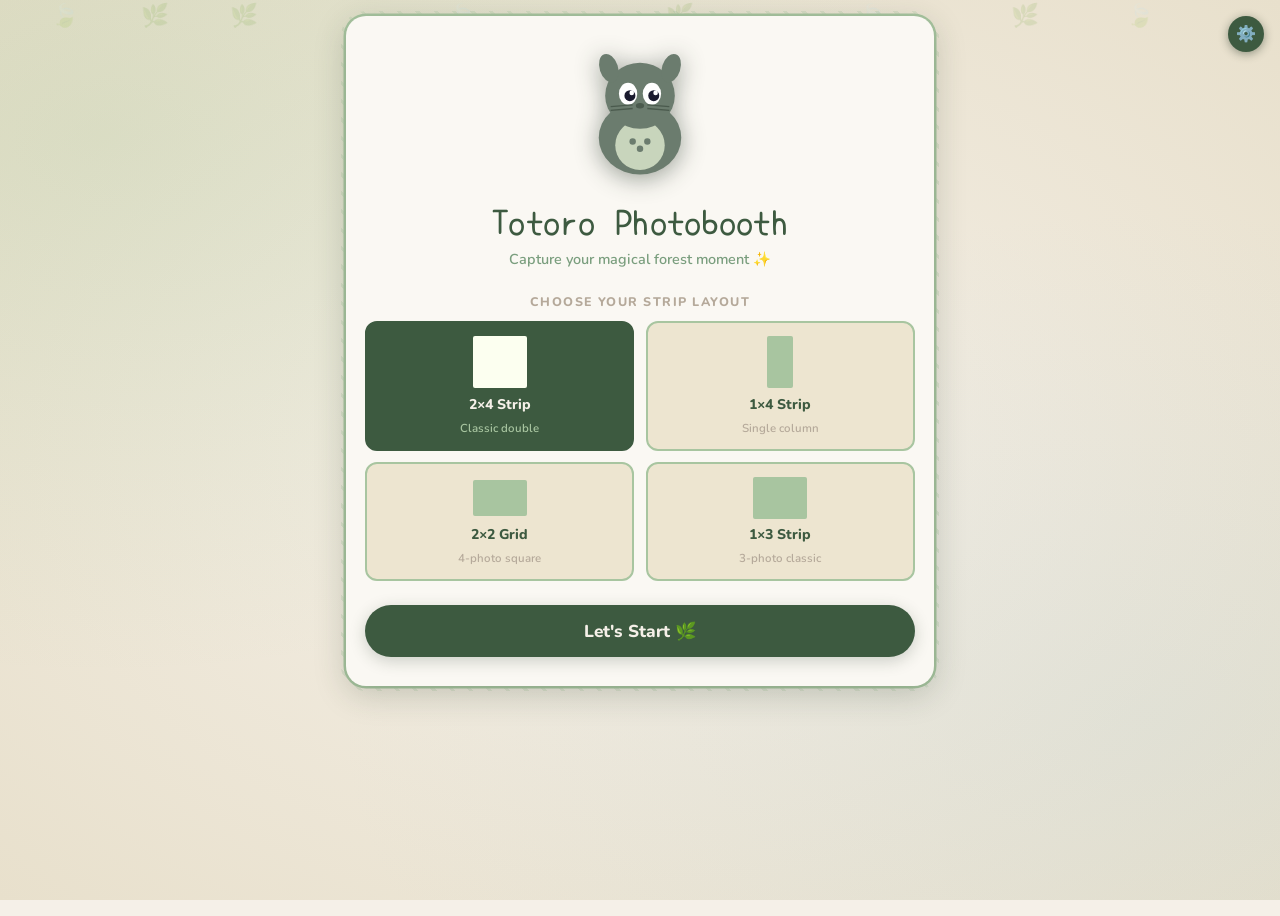
==== index.html @ 871eb8d7 "Add files via upload" ====
<!DOCTYPE html>
<html lang="en">
<head>
  <meta charset="UTF-8"/>
  <meta name="viewport" content="width=device-width, initial-scale=1.0"/>
  <title>Totoro Photobooth 🌿</title>
  <link rel="preconnect" href="https://fonts.googleapis.com"/>
  <link href="https://fonts.googleapis.com/css2?family=Cormorant+Garamond:ital,wght@0,400;0,600;1,400&family=Yomogi&family=Nunito:wght@400;600;700;800;900&display=swap" rel="stylesheet"/>
  <link rel="stylesheet" href="style.css"/>
</head>
<body>

<div class="leaves-bg" aria-hidden="true">
  <span class="leaf">🍃</span><span class="leaf">🌿</span><span class="leaf">🍃</span>
  <span class="leaf">🌿</span><span class="leaf">🍃</span><span class="leaf">🌿</span>
  <span class="leaf">🍃</span><span class="leaf">🌿</span>
</div>

<a href="admin.html" class="admin-link" title="Admin Panel">⚙️</a>

<div id="app">

  <!-- ═══ PHASE: WELCOME ═══ -->
  <div class="phase active" id="phase-welcome">
    <div class="welcome-card">
      <div class="totoro-hero">
        <svg viewBox="0 0 120 140" fill="none" xmlns="http://www.w3.org/2000/svg">
          <ellipse cx="60" cy="98" rx="45" ry="40" fill="#6b7c6e"/>
          <ellipse cx="60" cy="106" rx="27" ry="27" fill="#c8d5bc"/>
          <circle cx="52" cy="102" r="3.5" fill="#6b7c6e"/><circle cx="60" cy="110" r="3.5" fill="#6b7c6e"/><circle cx="68" cy="102" r="3.5" fill="#6b7c6e"/>
          <ellipse cx="60" cy="52" rx="38" ry="36" fill="#6b7c6e"/>
          <ellipse cx="26" cy="22" rx="10" ry="16" fill="#6b7c6e" transform="rotate(-18 26 22)"/>
          <ellipse cx="94" cy="22" rx="10" ry="16" fill="#6b7c6e" transform="rotate(18 94 22)"/>
          <ellipse cx="47" cy="50" rx="10" ry="12" fill="white"/><ellipse cx="73" cy="50" rx="10" ry="12" fill="white"/>
          <circle cx="49" cy="52" r="6" fill="#1a1a2e"/><circle cx="75" cy="52" r="6" fill="#1a1a2e"/>
          <circle cx="51" cy="49" r="2.5" fill="white"/><circle cx="77" cy="49" r="2.5" fill="white"/>
          <ellipse cx="60" cy="63" rx="4.5" ry="3" fill="#4a5a4d"/>
          <line x1="28" y1="64" x2="52" y2="62" stroke="#4a5a4d" stroke-width="1.5"/>
          <line x1="28" y1="68" x2="52" y2="66" stroke="#4a5a4d" stroke-width="1.5"/>
          <line x1="68" y1="62" x2="92" y2="64" stroke="#4a5a4d" stroke-width="1.5"/>
          <line x1="68" y1="66" x2="92" y2="68" stroke="#4a5a4d" stroke-width="1.5"/>
        </svg>
      </div>
      <h1 class="welcome-title">Totoro Photobooth</h1>
      <p class="welcome-sub">Capture your magical forest moment ✨</p>

      <div class="section-label">Choose your strip layout</div>
      <div class="layout-grid">
        <button class="layout-card active" data-layout="2x4" onclick="selectLayout(this,'2x4')">
          <div class="layout-preview lp-2x4"></div>
          <span>2×4 Strip</span><small>Classic double</small>
        </button>
        <button class="layout-card" data-layout="1x4" onclick="selectLayout(this,'1x4')">
          <div class="layout-preview lp-1x4"></div>
          <span>1×4 Strip</span><small>Single column</small>
        </button>
        <button class="layout-card" data-layout="2x2" onclick="selectLayout(this,'2x2')">
          <div class="layout-preview lp-2x2"></div>
          <span>2×2 Grid</span><small>4-photo square</small>
        </button>
        <button class="layout-card" data-layout="1x3" onclick="selectLayout(this,'1x3')">
          <div class="layout-preview lp-1x3"></div>
          <span>1×3 Strip</span><small>3-photo classic</small>
        </button>
      </div>

      <button class="btn-primary btn-xl" onclick="goPhase('camera-setup')">Let's Start 🌿</button>
    </div>
  </div>

  <!-- ═══ PHASE: CAMERA SETUP ═══ -->
  <div class="phase" id="phase-camera-setup">
    <div class="phase-card">
      <div class="phase-header">
        <button class="btn-back" onclick="goPhase('welcome')">← Back</button>
        <h2 class="phase-title">📷 Camera Setup</h2>
        <div class="phase-step">1 / 5</div>
      </div>

      <div class="setup-section">
        <div class="setup-label">Camera Source</div>
        <select id="cameraSelect" class="styled-select" onchange="onCameraChange()">
          <option value="">Detecting cameras…</option>
        </select>
      </div>

      <div class="setup-section">
        <div class="setup-label">Facing Mode</div>
        <div class="toggle-row">
          <button class="toggle-btn active" id="btnFront" onclick="setFacing('user',this)">🤳 Front / Selfie</button>
          <button class="toggle-btn" id="btnBack" onclick="setFacing('environment',this)">📷 Back / Rear</button>
        </div>
      </div>

      <div class="setup-viewfinder" id="setupViewfinder">
        <video id="setupVideo" autoplay playsinline muted></video>
        <div class="vf-corner tl"></div><div class="vf-corner tr"></div>
        <div class="vf-corner bl"></div><div class="vf-corner br"></div>
        <div class="vf-label">Live Preview</div>
      </div>

      <button class="btn-primary" onclick="goPhase('shoot')">Looks Good — Start Shooting 📸</button>
    </div>
  </div>

  <!-- ═══ PHASE: SHOOT ═══ -->
  <div class="phase" id="phase-shoot">
    <div class="phase-card phase-card--wide">
      <div class="phase-header">
        <button class="btn-back" onclick="goPhase('camera-setup')">← Back</button>
        <h2 class="phase-title">📸 Photo Session</h2>
        <div class="phase-step">2 / 5</div>
      </div>

      <div class="shoot-layout">
        <div class="shoot-left">
          <div class="viewfinder-main" id="mainViewfinder">
            <video id="shootVideo" autoplay playsinline muted></video>
            <canvas id="shootCanvas" style="display:none"></canvas>
            <div class="vf-corner tl"></div><div class="vf-corner tr"></div>
            <div class="vf-corner bl"></div><div class="vf-corner br"></div>
            <div class="flash-overlay" id="shootFlash"></div>
            <div class="countdown-bubble" id="shootCountdown"></div>
            <div class="seq-overlay">
              <div class="seq-dots-row" id="shootDots"></div>
              <span class="seq-lbl" id="shootSeqLbl"></span>
            </div>
            <div class="replay-pill" id="replayPill" style="display:none">▶ 3s replay</div>
          </div>
          <div class="shoot-controls">
            <button class="btn-secondary" id="retakeBtn" onclick="goPhase('retake')" style="display:none">🔁 Retake</button>
            <button class="btn-primary btn-shoot" id="shootBtn" onclick="startShootSession()"><span>📸</span> Start</button>
            <button class="btn-secondary" id="doneShootBtn" onclick="goPhase('filter')" style="display:none">Done →</button>
          </div>
          <p class="shoot-status" id="shootStatus">Press Start when ready!</p>
        </div>

        <div class="shoot-right">
          <div class="strip-preview-label">Strip Preview</div>
          <div class="strip-mini-wrap" id="stripMiniWrap"></div>
        </div>
      </div>
    </div>
  </div>

  <!-- ═══ PHASE: RETAKE ═══ -->
  <div class="phase" id="phase-retake">
    <div class="phase-card">
      <div class="phase-header">
        <button class="btn-back" onclick="goPhase('shoot')">← Back</button>
        <h2 class="phase-title">🔁 Retake a Photo</h2>
        <div class="phase-step">2b</div>
      </div>
      <p class="retake-hint">Tap a photo slot to retake it</p>
      <div class="retake-grid" id="retakeGrid"></div>
      <button class="btn-primary" onclick="goPhase('filter')" style="margin-top:1rem">Continue with these →</button>
    </div>
  </div>

  <!-- ═══ PHASE: FILTER ═══ -->
  <div class="phase" id="phase-filter">
    <div class="phase-card">
      <div class="phase-header">
        <button class="btn-back" onclick="goPhase('shoot')">← Back</button>
        <h2 class="phase-title">🎨 Choose a Filter</h2>
        <div class="phase-step">3 / 5</div>
      </div>

      <div class="filter-strip-preview" id="filterStripPreview">
        <canvas id="filterCanvas"></canvas>
      </div>

      <div class="filter-scroll">
        <button class="filter-pill active" data-filter="none"     onclick="previewFilter('none',this)">🌿 Natural</button>
        <button class="filter-pill"        data-filter="sepia"    onclick="previewFilter('sepia',this)">🍂 Vintage</button>
        <button class="filter-pill"        data-filter="bw"       onclick="previewFilter('bw',this)">🌫 B&W</button>
        <button class="filter-pill"        data-filter="warm"     onclick="previewFilter('warm',this)">🌅 Warm</button>
        <button class="filter-pill"        data-filter="cool"     onclick="previewFilter('cool',this)">❄️ Cool</button>
        <button class="filter-pill"        data-filter="dramatic" onclick="previewFilter('dramatic',this)">🎭 Drama</button>
        <button class="filter-pill"        data-filter="fade"     onclick="previewFilter('fade',this)">🌸 Fade</button>
      </div>

      <button class="btn-primary" onclick="applyFilterAndNext()">Apply & Preview Strip →</button>
    </div>
  </div>

  <!-- ═══ PHASE: FINALIZE ═══ -->
  <div class="phase" id="phase-finalize">
    <div class="phase-card">
      <div class="phase-header">
        <button class="btn-back" onclick="goPhase('filter')">← Back</button>
        <h2 class="phase-title">✨ Your Strip</h2>
        <div class="phase-step">4 / 5</div>
      </div>

      <div class="finalize-strips" id="finalizeStrips"></div>
      <canvas id="finalCanvas" style="display:none"></canvas>

      <div class="finalize-actions">
        <button class="btn-secondary" onclick="goPhase('retake')">🔁 Retake a Shot</button>
        <button class="btn-download" onclick="downloadFinalStrip()">⬇️ Download</button>
      </div>

      <button class="btn-primary" style="margin-top:.8rem" onclick="goPhase('email')">Send to Email 📧</button>
    </div>
  </div>

  <!-- ═══ PHASE: EMAIL ═══ -->
  <div class="phase" id="phase-email">
    <div class="phase-card">
      <div class="phase-header">
        <button class="btn-back" onclick="goPhase('finalize')">← Back</button>
        <h2 class="phase-title">📧 Send Your Memories</h2>
        <div class="phase-step">5 / 5</div>
      </div>

      <div class="email-thumb-row" id="emailThumbRow"></div>

      <div class="form-group">
        <label class="form-label">Your Email Address</label>
        <input type="email" id="emailInput" class="styled-input" placeholder="you@example.com"/>
      </div>
      <div class="form-group">
        <label class="form-label">What to include</label>
        <div class="check-row">
          <label class="check-item"><input type="checkbox" id="inclPhoto" checked/> 📸 Photo Strip</label>
          <label class="check-item"><input type="checkbox" id="inclVideo" checked/> 🎥 Video Clips</label>
        </div>
      </div>

      <div class="email-status-box" id="emailStatusBox" style="display:none"></div>

      <button class="btn-primary" id="sendEmailBtn" onclick="sendEmail()">Send ✉️</button>
      <button class="btn-ghost-center" onclick="goPhase('done')">Skip → Finish</button>
    </div>
  </div>

  <!-- ═══ PHASE: DONE ═══ -->
  <div class="phase" id="phase-done">
    <div class="done-card">
      <div class="done-anim">🌿</div>
      <h2 class="done-title">See you next time!</h2>
      <p class="done-sub">Your magical moment is saved ✨</p>
      <div class="done-strips" id="doneStrips"></div>
      <div class="done-actions">
        <button class="btn-download" onclick="downloadFinalStrip()">⬇️ Download Strip</button>
      </div>
      <button class="btn-primary" style="margin-top:1rem" onclick="restartBooth()">🌿 New Session</button>
    </div>
  </div>

</div><!-- #app -->

<!-- ░░ RETAKE MODAL ░░ -->
<div class="modal-overlay" id="retakeModal">
  <div class="modal-box">
    <button class="modal-close" onclick="closeRetakeModal()">✕</button>
    <h3 class="modal-title">📸 Retake Photo <span id="retakePhotoNum"></span></h3>
    <div class="modal-viewfinder">
      <video id="retakeVideo" autoplay playsinline muted></video>
      <div class="vf-corner tl"></div><div class="vf-corner tr"></div>
      <div class="vf-corner bl"></div><div class="vf-corner br"></div>
      <div class="countdown-bubble" id="retakeCountdown"></div>
      <div class="flash-overlay" id="retakeFlash"></div>
    </div>
    <div class="modal-actions">
      <button class="btn-primary" onclick="triggerRetakeCountdown()">📸 Capture (3s timer)</button>
    </div>
  </div>
</div>

<script src="config.js"></script>
<script src="strip-renderer.js"></script>
<script src="app.js"></script>
</body>
</html>
---- style.css ----
/* =====================================================
   TOTORO PHOTOBOOTH v3 — style.css
   ===================================================== */
:root {
  --forest:      #3d5a40;
  --forest-mid:  #4e7153;
  --forest-dark: #2a3f2c;
  --sage:        #7a9e7e;
  --sage-light:  #a8c5a0;
  --sage-pale:   #d4e8d0;
  --cream:       #f5f0e8;
  --parchment:   #ede5d0;
  --warm-white:  #faf8f3;
  --totoro-gray: #6b7c6e;
  --belly:       #c8d5bc;
  --accent:      #c1773b;
  --accent-lt:   #e8a96a;
  --dust:        #b5a99a;
  --shadow:      rgba(40,60,42,.22);
  --shadow-deep: rgba(20,35,22,.42);
  --radius:      20px;
  --radius-sm:   12px;
  --strip-green: #4e6e50;
}
*,*::before,*::after { box-sizing:border-box; margin:0; padding:0; }
html { scroll-behavior:smooth; }
body {
  font-family:'Nunito',sans-serif;
  background:var(--cream);
  color:var(--forest-dark);
  min-height:100vh;
  overflow-x:hidden;
}
body::before {
  content:''; position:fixed; inset:0; z-index:-2;
  background:
    radial-gradient(ellipse at 8% 15%,rgba(120,180,110,.15) 0%,transparent 50%),
    radial-gradient(ellipse at 90% 80%,rgba(174,205,217,.18) 0%,transparent 50%),
    radial-gradient(ellipse at 50% 50%,#f5f0e8 0%,#e8e0cc 100%);
}

/* ── LEAVES ── */
.leaves-bg { position:fixed;inset:0;pointer-events:none;z-index:-1;overflow:hidden; }
.leaf { position:absolute;font-size:clamp(.9rem,3vw,1.4rem);opacity:.13;animation:floatLeaf linear infinite; }
.leaf:nth-child(1){left:4%;animation-duration:20s;animation-delay:0s}
.leaf:nth-child(2){left:18%;animation-duration:24s;animation-delay:4s}
.leaf:nth-child(3){left:35%;animation-duration:17s;animation-delay:7s}
.leaf:nth-child(4){left:52%;animation-duration:26s;animation-delay:2s}
.leaf:nth-child(5){left:67%;animation-duration:21s;animation-delay:9s}
.leaf:nth-child(6){left:79%;animation-duration:15s;animation-delay:3s}
.leaf:nth-child(7){left:88%;animation-duration:23s;animation-delay:12s}
.leaf:nth-child(8){left:11%;animation-duration:19s;animation-delay:5s}
@keyframes floatLeaf{0%{transform:translateY(-5%) rotate(0);opacity:0}8%{opacity:.13}92%{opacity:.13}100%{transform:translateY(108vh) rotate(400deg);opacity:0}}

/* ── ADMIN LINK ── */
.admin-link {
  position:fixed;top:1rem;right:1rem;z-index:100;
  background:var(--forest);color:var(--cream);
  width:36px;height:36px;border-radius:50%;
  display:flex;align-items:center;justify-content:center;
  text-decoration:none;font-size:1rem;
  box-shadow:0 2px 10px var(--shadow-deep);
  transition:transform .2s;
}
.admin-link:hover{transform:scale(1.12) rotate(20deg)}

/* ── APP WRAPPER ── */
#app { max-width:620px;margin:0 auto;padding:0 1rem 4rem; }

/* ── PHASES ── */
.phase { display:none;animation:fadeUp .3s ease; }
.phase.active { display:block; }
@keyframes fadeUp{from{opacity:0;transform:translateY(12px)}to{opacity:1;transform:translateY(0)}}

/* ═══════════════════════════════════════
   WELCOME
═══════════════════════════════════════ */
.welcome-card {
  background:var(--warm-white);
  border-radius:var(--radius);
  padding:2rem 1.2rem 1.8rem;
  box-shadow:0 8px 32px var(--shadow),0 0 0 2.5px var(--sage-light);
  text-align:center;
  margin-top:1rem;
  position:relative;
}
.welcome-card::before {
  content:'';position:absolute;inset:-5px;border-radius:25px;
  background:repeating-linear-gradient(45deg,var(--sage-light) 0,var(--sage-light) 3px,transparent 3px,transparent 13px);
  z-index:-1;opacity:.28;
}
.totoro-hero { margin-bottom:1rem; }
.totoro-hero svg { width:110px;height:auto;filter:drop-shadow(0 4px 12px var(--shadow-deep)); }
.welcome-title {
  font-family:'Yomogi',cursive;
  font-size:2rem;color:var(--forest);letter-spacing:.04em;margin-bottom:.3rem;
}
.welcome-sub { font-size:.9rem;color:var(--sage);font-weight:600;margin-bottom:1.5rem; }
.section-label { font-size:.78rem;font-weight:800;color:var(--dust);letter-spacing:.12em;text-transform:uppercase;margin-bottom:.7rem; }

/* Layout grid */
.layout-grid { display:grid;grid-template-columns:repeat(2,1fr);gap:.7rem;margin-bottom:1.5rem; }
.layout-card {
  background:var(--parchment);border:2.5px solid var(--sage-light);
  border-radius:var(--radius-sm);padding:.8rem .6rem;
  cursor:pointer;transition:all .2s;display:flex;flex-direction:column;align-items:center;gap:.4rem;
  font-family:'Nunito',sans-serif;
}
.layout-card span { font-size:.88rem;font-weight:800;color:var(--forest); }
.layout-card small { font-size:.72rem;color:var(--dust);font-weight:600; }
.layout-card.active,.layout-card:hover { background:var(--forest);border-color:var(--forest); }
.layout-card.active span,.layout-card:hover span { color:var(--cream); }
.layout-card.active small,.layout-card:hover small { color:var(--sage-light); }

/* Layout previews */
.layout-preview { display:grid;gap:3px;width:56px;height:52px; }
.layout-preview span,.layout-preview::before,.layout-preview::after,
.lp-2x4,.lp-1x4,.lp-1x3,.lp-2x2 { background:var(--sage-light);border-radius:2px; }
.lp-2x4 { display:grid;grid-template-columns:1fr 1fr;grid-template-rows:repeat(4,1fr);gap:2px;width:54px;height:52px; }
.lp-2x4::before,.lp-2x4::after { display:none; }
.lp-1x4 { display:grid;grid-template-columns:1fr;grid-template-rows:repeat(4,1fr);gap:2px;width:26px;height:52px;margin:0 auto; }
.lp-2x2 { display:grid;grid-template-columns:1fr 1fr;grid-template-rows:1fr 1fr;gap:2px;width:54px;height:36px;margin:auto; }
.lp-1x3 { display:grid;grid-template-columns:1fr 1fr;grid-template-rows:repeat(3,1fr);gap:2px;width:54px;height:42px; }
.layout-card.active .layout-preview,
.layout-card:hover  .layout-preview { filter:brightness(1.5); }

/* ═══════════════════════════════════════
   PHASE CARD (generic)
═══════════════════════════════════════ */
.phase-card {
  background:var(--warm-white);
  border-radius:var(--radius);
  padding:1.2rem;
  box-shadow:0 8px 32px var(--shadow),0 0 0 2.5px var(--sage-light);
  margin-top:1rem;
  position:relative;
}
.phase-card::before {
  content:'';position:absolute;inset:-5px;border-radius:25px;
  background:repeating-linear-gradient(45deg,var(--sage-light) 0,var(--sage-light) 3px,transparent 3px,transparent 13px);
  z-index:-1;opacity:.25;
}
.phase-card--wide { max-width:100%; }
.phase-header {
  display:flex;align-items:center;justify-content:space-between;margin-bottom:1rem;
  padding-bottom:.7rem;border-bottom:2px solid var(--sage-pale);
}
.phase-title { font-family:'Yomogi',cursive;font-size:1.15rem;color:var(--forest); }
.phase-step  { font-size:.75rem;font-weight:700;color:var(--dust);letter-spacing:.08em; }

/* ═══════════════════════════════════════
   CAMERA SETUP
═══════════════════════════════════════ */
.setup-section { margin-bottom:1rem; }
.setup-label   { font-size:.78rem;font-weight:800;color:var(--dust);letter-spacing:.1em;text-transform:uppercase;margin-bottom:.45rem; }
.styled-select {
  width:100%;padding:.65rem .9rem;
  border:2px solid var(--sage-light);border-radius:var(--radius-sm);
  background:var(--cream);color:var(--forest-dark);
  font-family:'Nunito',sans-serif;font-size:.9rem;font-weight:600;
  appearance:none;cursor:pointer;
  background-image:url("data:image/svg+xml,%3Csvg xmlns='http://www.w3.org/2000/svg' viewBox='0 0 10 6'%3E%3Cpath d='M0 0l5 6 5-6z' fill='%237a9e7e'/%3E%3C/svg%3E");
  background-repeat:no-repeat;background-position:right .8rem center;background-size:10px;
}
.toggle-row { display:flex;gap:.5rem; }
.toggle-btn {
  flex:1;padding:.55rem .8rem;border:2px solid var(--sage-light);
  background:var(--cream);border-radius:60px;
  font-family:'Nunito',sans-serif;font-size:.85rem;font-weight:700;
  color:var(--forest);cursor:pointer;transition:all .18s;
}
.toggle-btn.active,.toggle-btn:hover { background:var(--forest);border-color:var(--forest);color:var(--cream); }

/* Setup viewfinder */
.setup-viewfinder {
  position:relative;width:100%;aspect-ratio:4/3;
  background:#0e1c0f;border-radius:var(--radius-sm);
  overflow:hidden;margin:.9rem 0;
}
.setup-viewfinder video { position:absolute;inset:0;width:100%;height:100%;object-fit:cover; }

/* ═══════════════════════════════════════
   SHOOT
═══════════════════════════════════════ */
.shoot-layout { display:flex;gap:1rem;align-items:flex-start;flex-wrap:wrap; }
.shoot-left   { flex:1;min-width:260px; }
.shoot-right  { flex:0 0 140px;min-width:120px; }

.viewfinder-main {
  position:relative;width:100%;aspect-ratio:4/3;
  background:#0e1c0f;border-radius:var(--radius-sm);
  overflow:hidden;margin-bottom:.8rem;
}
.viewfinder-main video { position:absolute;inset:0;width:100%;height:100%;object-fit:cover; }

/* VF corners */
.vf-corner { position:absolute;width:18px;height:18px;border-color:var(--accent-lt);border-style:solid;z-index:8; }
.vf-corner.tl { top:7px;left:7px;border-width:3px 0 0 3px;border-radius:3px 0 0 0; }
.vf-corner.tr { top:7px;right:7px;border-width:3px 3px 0 0;border-radius:0 3px 0 0; }
.vf-corner.bl { bottom:7px;left:7px;border-width:0 0 3px 3px;border-radius:0 0 0 3px; }
.vf-corner.br { bottom:7px;right:7px;border-width:0 3px 3px 0;border-radius:0 0 3px 0; }
.vf-label {
  position:absolute;top:8px;left:50%;transform:translateX(-50%);
  background:rgba(0,0,0,.45);color:rgba(255,255,255,.8);
  font-size:.68rem;font-weight:700;padding:2px 10px;border-radius:20px;letter-spacing:.1em;z-index:9;
}

/* Flash */
.flash-overlay { position:absolute;inset:0;background:white;opacity:0;pointer-events:none;z-index:20; }
.flash-overlay.flash { animation:doFlash .45s ease; }
@keyframes doFlash{0%{opacity:0}15%{opacity:.95}100%{opacity:0}}

/* Countdown bubble */
.countdown-bubble {
  position:absolute;inset:0;display:flex;align-items:center;justify-content:center;
  font-family:'Yomogi',cursive;font-size:5rem;font-weight:700;
  color:#fff;text-shadow:0 4px 20px rgba(0,0,0,.7);
  z-index:15;pointer-events:none;opacity:0;transition:opacity .15s;
}
.countdown-bubble.visible { opacity:1; }

/* Seq overlay */
.seq-overlay {
  position:absolute;bottom:0;left:0;right:0;
  background:linear-gradient(to top,rgba(0,0,0,.65) 0%,transparent 100%);
  padding:18px 12px 8px;
  display:flex;align-items:center;justify-content:center;gap:10px;z-index:10;
}
.seq-dots-row { display:flex;gap:7px; }
.seq-dot {
  width:9px;height:9px;border-radius:50%;
  background:rgba(255,255,255,.3);border:2px solid rgba(255,255,255,.5);
  transition:all .22s;
}
.seq-dot.done   { background:var(--accent-lt);border-color:var(--accent-lt); }
.seq-dot.active { background:white;border-color:white;transform:scale(1.35);box-shadow:0 0 8px rgba(255,255,255,.8); }
.seq-lbl { color:rgba(255,255,255,.8);font-size:.75rem;font-weight:700;letter-spacing:.08em; }
.replay-pill {
  position:absolute;top:10px;left:10px;
  background:rgba(78,113,83,.85);color:white;
  font-size:.7rem;font-weight:800;letter-spacing:.1em;
  padding:3px 10px;border-radius:20px;z-index:12;
}

/* Strip mini */
.strip-preview-label { font-size:.72rem;font-weight:800;color:var(--dust);letter-spacing:.1em;text-transform:uppercase;margin-bottom:.4rem; }
.strip-mini-wrap canvas { width:100%;height:auto;border-radius:8px;box-shadow:0 4px 16px var(--shadow); }

/* Shoot controls */
.shoot-controls {
  display:flex;gap:.55rem;justify-content:center;align-items:center;flex-wrap:wrap;
  margin-top:.6rem;
}
.shoot-status { text-align:center;font-size:.82rem;font-weight:600;color:var(--sage);margin-top:.5rem;min-height:1.1em; }
.btn-shoot { font-size:1rem;padding:.7rem 1.6rem; }

/* ═══════════════════════════════════════
   RETAKE GRID
═══════════════════════════════════════ */
.retake-hint { font-size:.85rem;color:var(--sage);font-weight:600;margin-bottom:.7rem; }
.retake-grid { display:grid;grid-template-columns:repeat(2,1fr);gap:.6rem; }
.retake-cell {
  aspect-ratio:4/3;border-radius:var(--radius-sm);overflow:hidden;
  position:relative;cursor:pointer;border:2.5px solid var(--sage-light);
  display:flex;align-items:center;justify-content:center;
  transition:transform .18s,box-shadow .18s;
  background:#2a3f2c;
}
.retake-cell:hover { transform:scale(1.03);box-shadow:0 6px 20px var(--shadow-deep);border-color:var(--accent); }
.retake-cell img { width:100%;height:100%;object-fit:cover;display:block; }
.retake-cell-badge {
  position:absolute;inset:0;background:rgba(20,35,22,.5);
  color:white;font-size:.8rem;font-weight:700;
  display:flex;align-items:center;justify-content:center;
  opacity:0;transition:opacity .18s;
}
.retake-cell:hover .retake-cell-badge { opacity:1; }

/* ═══════════════════════════════════════
   FILTER
═══════════════════════════════════════ */
.filter-strip-preview { margin-bottom:.9rem; }
.filter-strip-preview canvas { width:100%;height:auto;border-radius:10px;box-shadow:0 6px 24px var(--shadow-deep); }
.filter-scroll { display:flex;gap:.4rem;overflow-x:auto;padding-bottom:.4rem;margin-bottom:1rem;scrollbar-width:thin; }
.filter-pill {
  white-space:nowrap;padding:.35rem .85rem;
  border:2px solid var(--sage-light);background:var(--cream);
  border-radius:60px;font-family:'Nunito',sans-serif;font-size:.8rem;font-weight:700;
  color:var(--forest);cursor:pointer;transition:all .18s;flex-shrink:0;
}
.filter-pill.active,.filter-pill:hover { background:var(--forest);border-color:var(--forest);color:var(--cream); }

/* ═══════════════════════════════════════
   FINALIZE
═══════════════════════════════════════ */
.finalize-strips { display:flex;justify-content:center;margin-bottom:1rem; }
.finalize-actions { display:flex;gap:.6rem;justify-content:center;flex-wrap:wrap; }

/* ═══════════════════════════════════════
   EMAIL
═══════════════════════════════════════ */
.email-thumb-row { display:flex;justify-content:center;margin-bottom:1.2rem; }
.email-thumb-row canvas { width:120px;height:auto;border-radius:8px;box-shadow:0 4px 16px var(--shadow); }
.form-group { margin-bottom:.9rem; }
.form-label { display:block;font-size:.78rem;font-weight:800;color:var(--dust);letter-spacing:.1em;text-transform:uppercase;margin-bottom:.4rem; }
.styled-input {
  width:100%;padding:.65rem .9rem;border:2px solid var(--sage-light);border-radius:var(--radius-sm);
  background:var(--cream);color:var(--forest-dark);font-family:'Nunito',sans-serif;font-size:.9rem;font-weight:600;
  outline:none;transition:border-color .18s;
}
.styled-input:focus { border-color:var(--forest); }
.check-row { display:flex;gap:1rem;flex-wrap:wrap; }
.check-item { display:flex;align-items:center;gap:.4rem;font-size:.88rem;font-weight:600;cursor:pointer; }
.check-item input { accent-color:var(--forest);width:16px;height:16px; }
.email-status-box {
  padding:.7rem 1rem;border-radius:var(--radius-sm);font-size:.85rem;font-weight:700;
  margin-bottom:.8rem;
}
.status-info    { background:#d4e8d0;color:#2a3f2c; }
.status-success { background:#b8ddb8;color:#1a3a1c; }
.status-warn    { background:#fdecc8;color:#7a4e1c; }
.status-error   { background:#fad4d4;color:#7a1c1c; }

/* ═══════════════════════════════════════
   DONE
═══════════════════════════════════════ */
.done-card {
  background:var(--warm-white);border-radius:var(--radius);padding:2.5rem 1.2rem 2rem;
  box-shadow:0 8px 32px var(--shadow),0 0 0 2.5px var(--sage-light);
  text-align:center;margin-top:1.5rem;
}
.done-anim { font-size:4rem;animation:pulse 2s infinite ease-in-out;margin-bottom:.8rem; }
@keyframes pulse{0%,100%{transform:scale(1)}50%{transform:scale(1.18)}}
.done-title { font-family:'Yomogi',cursive;font-size:2rem;color:var(--forest);margin-bottom:.4rem; }
.done-sub   { color:var(--sage);font-weight:600;margin-bottom:1rem; }
.done-actions { display:flex;justify-content:center;gap:.6rem;margin-top:.6rem; }

/* ═══════════════════════════════════════
   MODAL (retake)
═══════════════════════════════════════ */
.modal-overlay {
  display:none;position:fixed;inset:0;
  background:rgba(15,25,16,.88);z-index:1000;
  align-items:center;justify-content:center;padding:1rem;
  backdrop-filter:blur(5px);
}
.modal-overlay.open { display:flex;animation:fadeUp .2s ease; }
.modal-box {
  background:var(--warm-white);border-radius:var(--radius);
  padding:1.2rem;max-width:420px;width:100%;
  box-shadow:0 20px 60px rgba(0,0,0,.5);position:relative;
}
.modal-close {
  position:absolute;top:-12px;right:-12px;
  width:30px;height:30px;background:var(--accent);color:white;
  border:none;border-radius:50%;font-size:.82rem;cursor:pointer;
  font-weight:800;box-shadow:0 3px 10px rgba(0,0,0,.3);
}
.modal-title { font-family:'Yomogi',cursive;font-size:1.05rem;color:var(--forest);margin-bottom:.8rem; }
.modal-viewfinder {
  position:relative;width:100%;aspect-ratio:4/3;
  background:#0e1c0f;border-radius:var(--radius-sm);overflow:hidden;
  margin-bottom:.8rem;
}
.modal-viewfinder video { position:absolute;inset:0;width:100%;height:100%;object-fit:cover; }
.modal-actions { display:flex;justify-content:center; }

/* ═══════════════════════════════════════
   BUTTONS
═══════════════════════════════════════ */
.btn-primary {
  display:flex;align-items:center;justify-content:center;gap:.4rem;width:100%;
  background:var(--forest);color:var(--cream);border:none;
  padding:.72rem 1.5rem;border-radius:60px;
  font-family:'Nunito',sans-serif;font-size:.98rem;font-weight:800;
  cursor:pointer;box-shadow:0 4px 16px var(--shadow);transition:all .2s;
  margin-top:.8rem;
}
.btn-primary:hover { background:var(--forest-mid);transform:translateY(-2px); }
.btn-primary:active { transform:translateY(0); }
.btn-primary:disabled { opacity:.5;cursor:not-allowed;transform:none; }
.btn-xl { padding:.9rem 2rem;font-size:1.08rem;margin-top:1.2rem; }

.btn-secondary {
  background:var(--parchment);color:var(--forest);
  border:2px solid var(--sage-light);padding:.6rem 1rem;
  border-radius:60px;font-family:'Nunito',sans-serif;
  font-size:.85rem;font-weight:700;cursor:pointer;transition:all .18s;
}
.btn-secondary:hover { background:var(--belly);border-color:var(--sage); }
.btn-secondary:disabled { opacity:.45;cursor:not-allowed; }

.btn-download {
  background:var(--accent);color:white;border:none;
  padding:.65rem 1.4rem;border-radius:60px;
  font-family:'Nunito',sans-serif;font-size:.9rem;font-weight:800;
  cursor:pointer;box-shadow:0 4px 14px rgba(193,119,59,.35);transition:all .2s;
}
.btn-download:hover { background:var(--accent-lt);transform:translateY(-1px); }

.btn-back {
  background:transparent;border:none;
  font-family:'Nunito',sans-serif;font-size:.85rem;font-weight:700;
  color:var(--sage);cursor:pointer;padding:.3rem .4rem;transition:color .18s;
}
.btn-back:hover { color:var(--forest); }

.btn-ghost-center {
  display:block;width:100%;text-align:center;
  background:transparent;border:none;
  font-family:'Nunito',sans-serif;font-size:.82rem;font-weight:700;
  color:var(--dust);cursor:pointer;padding:.5rem;margin-top:.4rem;
  transition:color .18s;
}
.btn-ghost-center:hover { color:var(--forest); }
.btn-ghost { background:transparent;border:none;color:var(--dust);cursor:pointer;font-family:'Nunito',sans-serif;font-size:.82rem;font-weight:700;padding:.3rem .5rem;transition:color .18s; }
.btn-ghost:hover { color:#b05050; }
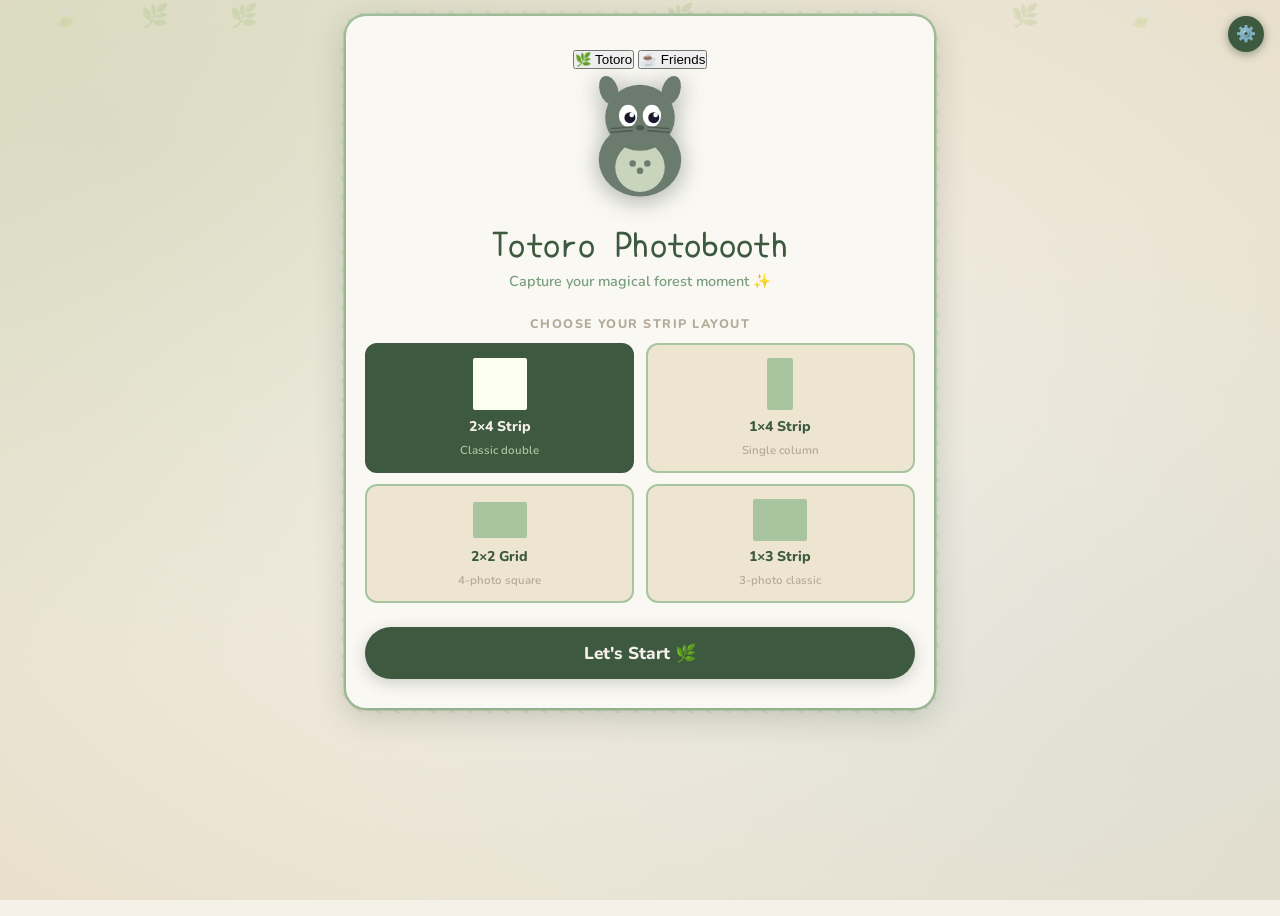
==== commit 0b766c87: "Update index.html" ====
--- a/index.html
+++ b/index.html
@@ -23,26 +23,18 @@
   <!-- ═══ PHASE: WELCOME ═══ -->
   <div class="phase active" id="phase-welcome">
     <div class="welcome-card">
-      <div class="totoro-hero">
-        <svg viewBox="0 0 120 140" fill="none" xmlns="http://www.w3.org/2000/svg">
-          <ellipse cx="60" cy="98" rx="45" ry="40" fill="#6b7c6e"/>
-          <ellipse cx="60" cy="106" rx="27" ry="27" fill="#c8d5bc"/>
-          <circle cx="52" cy="102" r="3.5" fill="#6b7c6e"/><circle cx="60" cy="110" r="3.5" fill="#6b7c6e"/><circle cx="68" cy="102" r="3.5" fill="#6b7c6e"/>
-          <ellipse cx="60" cy="52" rx="38" ry="36" fill="#6b7c6e"/>
-          <ellipse cx="26" cy="22" rx="10" ry="16" fill="#6b7c6e" transform="rotate(-18 26 22)"/>
-          <ellipse cx="94" cy="22" rx="10" ry="16" fill="#6b7c6e" transform="rotate(18 94 22)"/>
-          <ellipse cx="47" cy="50" rx="10" ry="12" fill="white"/><ellipse cx="73" cy="50" rx="10" ry="12" fill="white"/>
-          <circle cx="49" cy="52" r="6" fill="#1a1a2e"/><circle cx="75" cy="52" r="6" fill="#1a1a2e"/>
-          <circle cx="51" cy="49" r="2.5" fill="white"/><circle cx="77" cy="49" r="2.5" fill="white"/>
-          <ellipse cx="60" cy="63" rx="4.5" ry="3" fill="#4a5a4d"/>
-          <line x1="28" y1="64" x2="52" y2="62" stroke="#4a5a4d" stroke-width="1.5"/>
-          <line x1="28" y1="68" x2="52" y2="66" stroke="#4a5a4d" stroke-width="1.5"/>
-          <line x1="68" y1="62" x2="92" y2="64" stroke="#4a5a4d" stroke-width="1.5"/>
-          <line x1="68" y1="66" x2="92" y2="68" stroke="#4a5a4d" stroke-width="1.5"/>
-        </svg>
-      </div>
-      <h1 class="welcome-title">Totoro Photobooth</h1>
-      <p class="welcome-sub">Capture your magical forest moment ✨</p>
+      <!-- Theme switcher -->
+      <div class="theme-switcher">
+        <button class="theme-btn active" data-theme="totoro" onclick="applyTheme('totoro')">🌿 Totoro</button>
+        <button class="theme-btn" data-theme="friends" onclick="applyTheme('friends')">☕ Friends</button>
+      </div>
+
+      <!-- Dynamic hero area — swapped by applyTheme() -->
+      <div id="themeHeroArea">
+        <div class="totoro-hero"></div>
+        <h1 class="welcome-title">Totoro Photobooth</h1>
+        <p class="welcome-sub">Capture your magical forest moment ✨</p>
+      </div>
 
       <div class="section-label">Choose your strip layout</div>
       <div class="layout-grid">
@@ -216,6 +208,25 @@
 
       <div class="email-thumb-row" id="emailThumbRow"></div>
 
+      <!-- Quick EmailJS config — shown only when not yet configured -->
+      <div id="quickConfigPanel" class="quick-config-panel" style="display:none">
+        <div class="qc-title">⚙️ One-time EmailJS Setup</div>
+        <p class="qc-desc">Get your free credentials at <a href="https://emailjs.com" target="_blank">emailjs.com</a> — connect Gmail, fill in below.</p>
+        <div class="form-group">
+          <label class="form-label">Service ID <span class="qc-hint">e.g. service_abc123</span></label>
+          <input type="text" id="qcServiceId" class="styled-input" placeholder="service_xxxxxxx"/>
+        </div>
+        <div class="form-group">
+          <label class="form-label">Template ID <span class="qc-hint">e.g. template_xyz789</span></label>
+          <input type="text" id="qcTemplateId" class="styled-input" placeholder="template_xxxxxxx"/>
+        </div>
+        <div class="form-group">
+          <label class="form-label">Public Key <span class="qc-hint">Account → General</span></label>
+          <input type="text" id="qcPublicKey" class="styled-input" placeholder="xxxxxxxxxxxxxxxxx"/>
+        </div>
+        <button class="btn-secondary" onclick="saveQuickConfig()" style="width:100%">💾 Save & Continue</button>
+      </div>
+
       <div class="form-group">
         <label class="form-label">Your Email Address</label>
         <input type="email" id="emailInput" class="styled-input" placeholder="you@example.com"/>
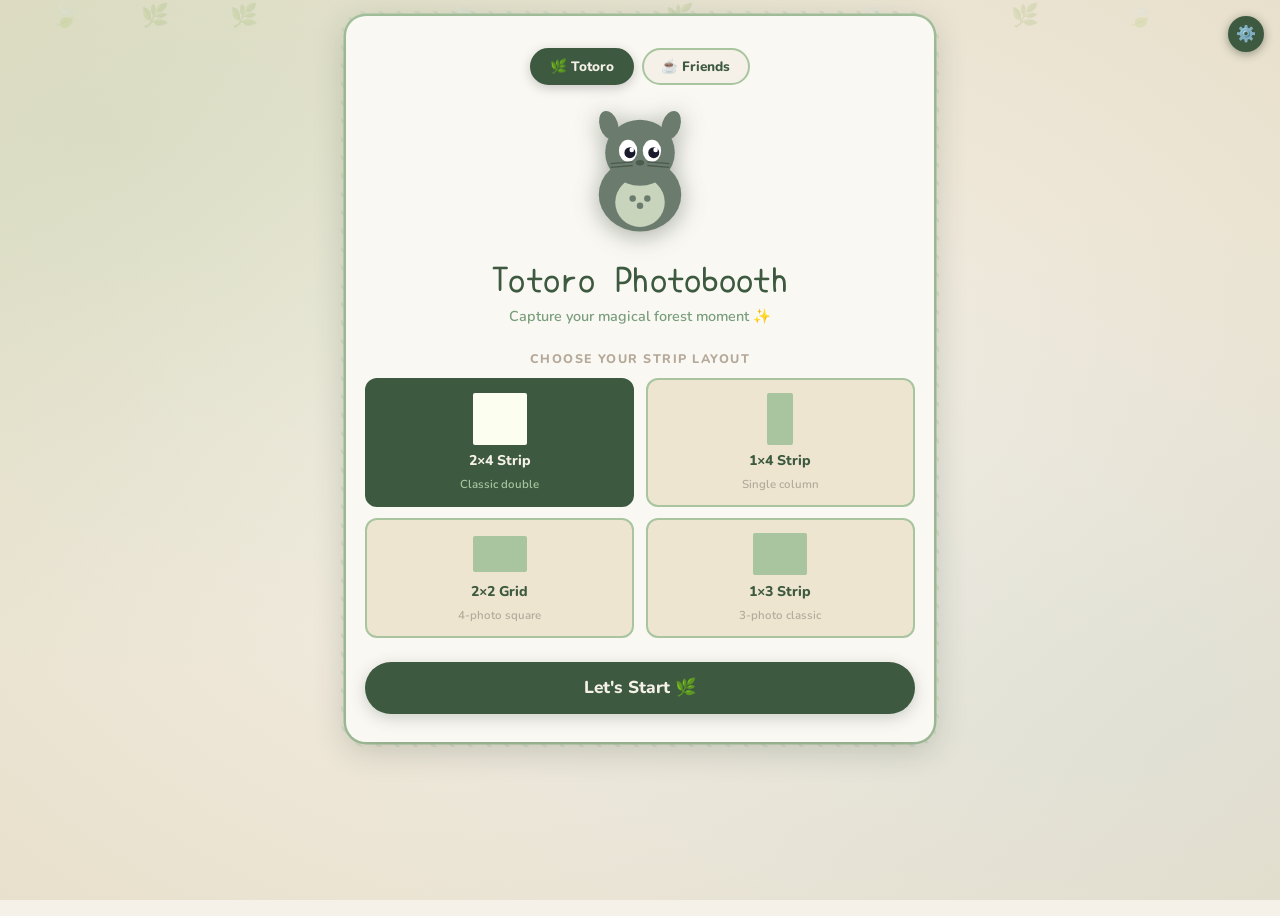
==== commit 55be1349: "Update index.html" ====
--- a/index.html
+++ b/index.html
@@ -69,15 +69,17 @@
         <div class="phase-step">1 / 5</div>
       </div>
 
-      <div class="setup-section">
+      <!-- Camera Source — shown only on laptops/desktops -->
+      <div class="setup-section" id="cameraSourceSection" style="display:none">
         <div class="setup-label">Camera Source</div>
         <select id="cameraSelect" class="styled-select" onchange="onCameraChange()">
           <option value="">Detecting cameras…</option>
         </select>
       </div>
 
-      <div class="setup-section">
-        <div class="setup-label">Facing Mode</div>
+      <!-- Facing mode — shown only on mobile -->
+      <div class="setup-section" id="cameraFacingSection" style="display:none">
+        <div class="setup-label">Camera</div>
         <div class="toggle-row">
           <button class="toggle-btn active" id="btnFront" onclick="setFacing('user',this)">🤳 Front / Selfie</button>
           <button class="toggle-btn" id="btnBack" onclick="setFacing('environment',this)">📷 Back / Rear</button>
@@ -210,8 +212,9 @@
 
       <!-- Quick EmailJS config — shown only when not yet configured -->
       <div id="quickConfigPanel" class="quick-config-panel" style="display:none">
-        <div class="qc-title">⚙️ One-time EmailJS Setup</div>
-        <p class="qc-desc">Get your free credentials at <a href="https://emailjs.com" target="_blank">emailjs.com</a> — connect Gmail, fill in below.</p>
+        <div class="qc-title" id="quickConfigTitle">⚙️ One-time EmailJS Setup</div>
+        <p class="qc-desc">Get your free credentials at <a href="https://emailjs.com" target="_blank">emailjs.com</a> — connect Gmail, fill in below.<br/>
+        <strong>Note:</strong> Each theme needs its own EmailJS Template ID. Service ID and Public Key can be the same.</p>
         <div class="form-group">
           <label class="form-label">Service ID <span class="qc-hint">e.g. service_abc123</span></label>
           <input type="text" id="qcServiceId" class="styled-input" placeholder="service_xxxxxxx"/>
--- a/style.css
+++ b/style.css
@@ -415,3 +415,89 @@
 .btn-ghost-center:hover { color:var(--forest); }
 .btn-ghost { background:transparent;border:none;color:var(--dust);cursor:pointer;font-family:'Nunito',sans-serif;font-size:.82rem;font-weight:700;padding:.3rem .5rem;transition:color .18s; }
 .btn-ghost:hover { color:#b05050; }
+
+/* ── QUICK CONFIG PANEL ── */
+.quick-config-panel {
+  background: var(--parchment);
+  border: 2px solid var(--accent-lt);
+  border-radius: var(--radius-sm);
+  padding: 1rem;
+  margin-bottom: 1rem;
+}
+.qc-title {
+  font-family: 'Yomogi', cursive;
+  font-size: 1rem;
+  color: var(--forest);
+  margin-bottom: .3rem;
+}
+.qc-desc {
+  font-size: .8rem;
+  color: var(--dust);
+  font-weight: 600;
+  margin-bottom: .8rem;
+  line-height: 1.5;
+}
+.qc-desc a { color: var(--forest-mid); font-weight: 700; }
+.qc-hint {
+  font-weight: 400;
+  font-size: .72rem;
+  color: var(--dust);
+  letter-spacing: 0;
+  text-transform: none;
+}
+
+/* ── THEME SWITCHER ── */
+.theme-switcher {
+  display: flex;
+  gap: .5rem;
+  justify-content: center;
+  margin-bottom: 1.2rem;
+}
+.theme-btn {
+  padding: .45rem 1.1rem;
+  border: 2px solid var(--sage-light);
+  background: var(--cream);
+  border-radius: 60px;
+  font-family: 'Nunito', sans-serif;
+  font-size: .85rem;
+  font-weight: 800;
+  color: var(--forest);
+  cursor: pointer;
+  transition: all .2s;
+}
+.theme-btn.active {
+  background: var(--theme-btn-bg, var(--forest));
+  border-color: var(--theme-btn-bg, var(--forest));
+  color: var(--theme-btn-color, var(--cream));
+  box-shadow: 0 3px 12px rgba(0,0,0,.2);
+}
+.theme-btn:not(.active):hover {
+  background: var(--belly);
+}
+
+/* Friends theme overrides */
+body.theme-friends {
+  --forest:      #c0392b;
+  --forest-mid:  #e74c3c;
+  --forest-dark: #922b21;
+  --sage:        #e67e22;
+  --sage-light:  #f0c080;
+  --sage-pale:   #fdebd0;
+  --cream:       #fff8f0;
+  --parchment:   #fef0dc;
+  --warm-white:  #fffaf5;
+  --accent:      #e67e22;
+  --accent-lt:   #f5cba7;
+  --belly:       #fdebd0;
+  --shadow:      rgba(192,57,43,.18);
+  --shadow-deep: rgba(150,40,30,.38);
+}
+body.theme-friends .welcome-title { font-family: 'Georgia', serif; }
+body.theme-friends .btn-primary   { background: #c0392b !important; }
+body.theme-friends .tab.active    { background: #c0392b; }
+body.theme-friends .filter-pill.active,
+body.theme-friends .filter-btn.active,
+body.theme-friends .layout-card.active { background: #c0392b; border-color: #c0392b; }
+body.theme-friends .seq-dot.done  { background: #e67e22; border-color: #e67e22; }
+body.theme-friends .vf-corner     { border-color: #f0c080; }
+body.theme-friends .admin-link    { background: #c0392b; }
